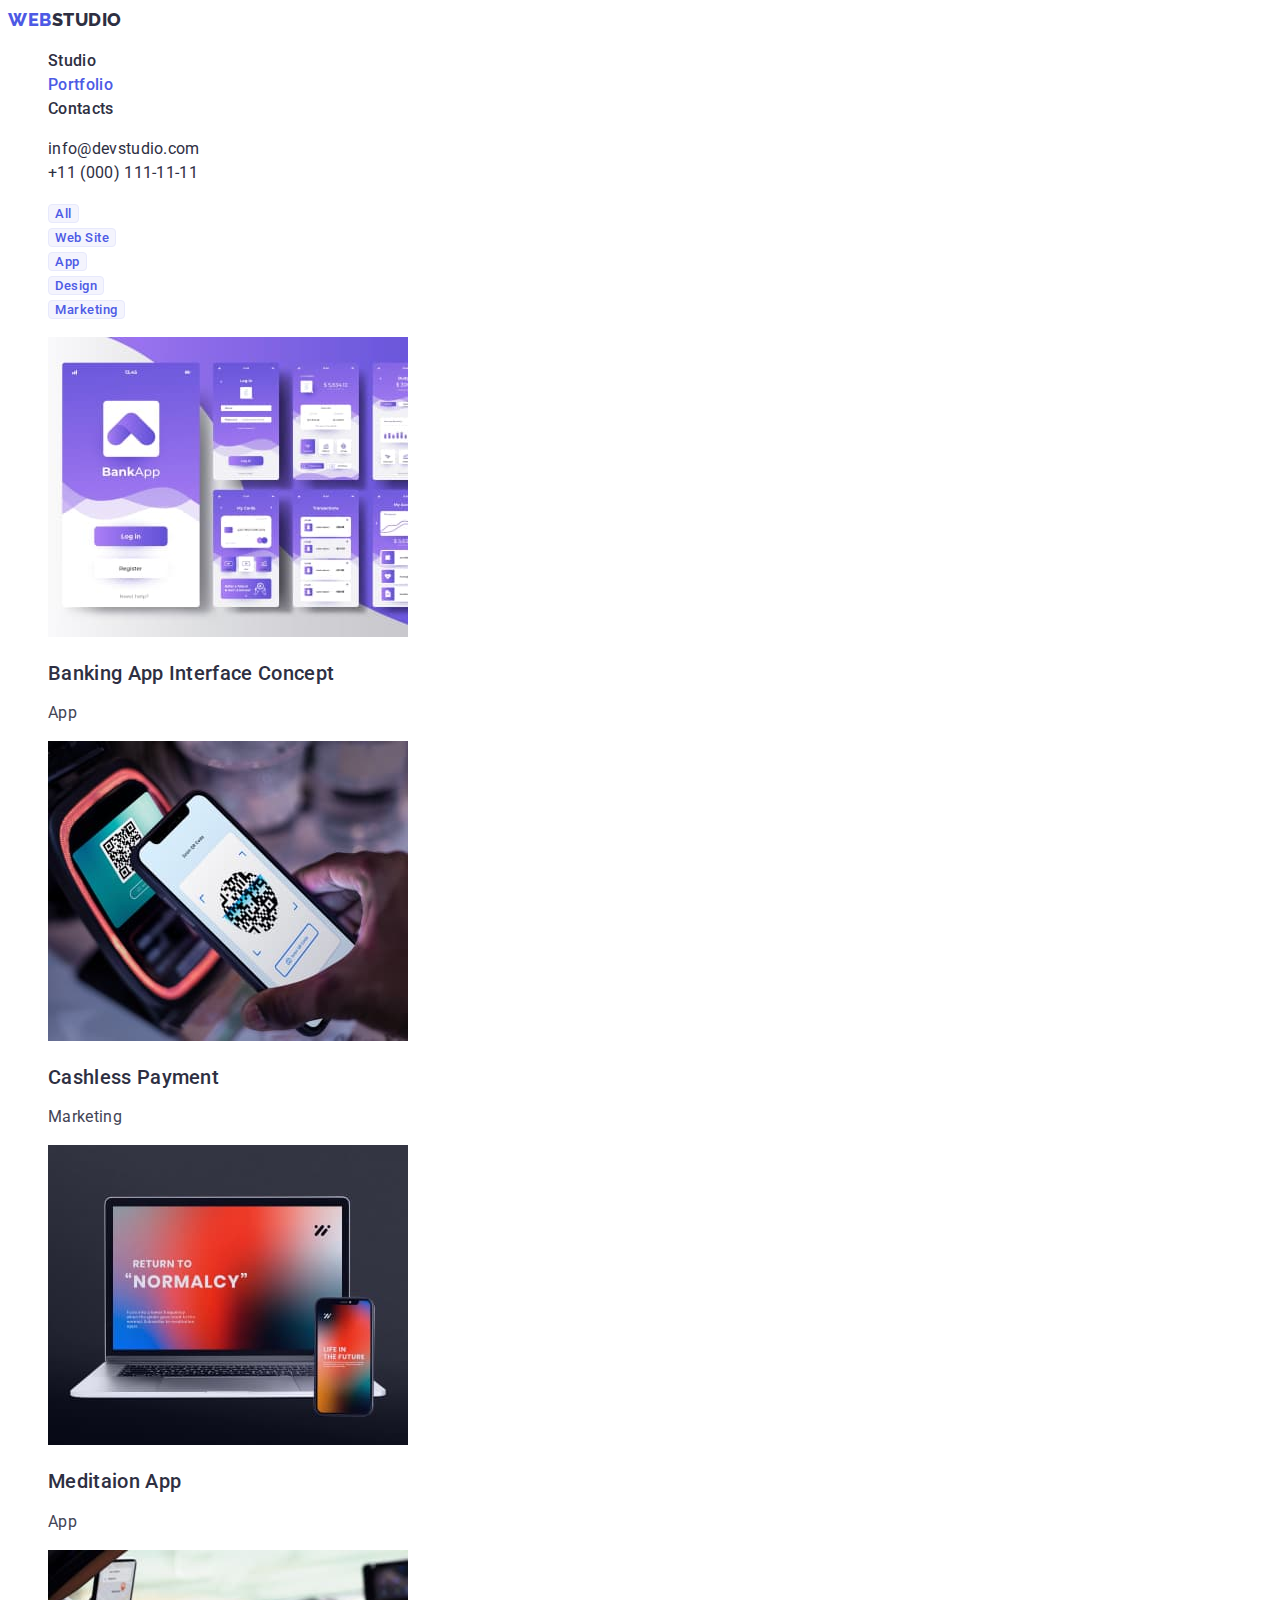
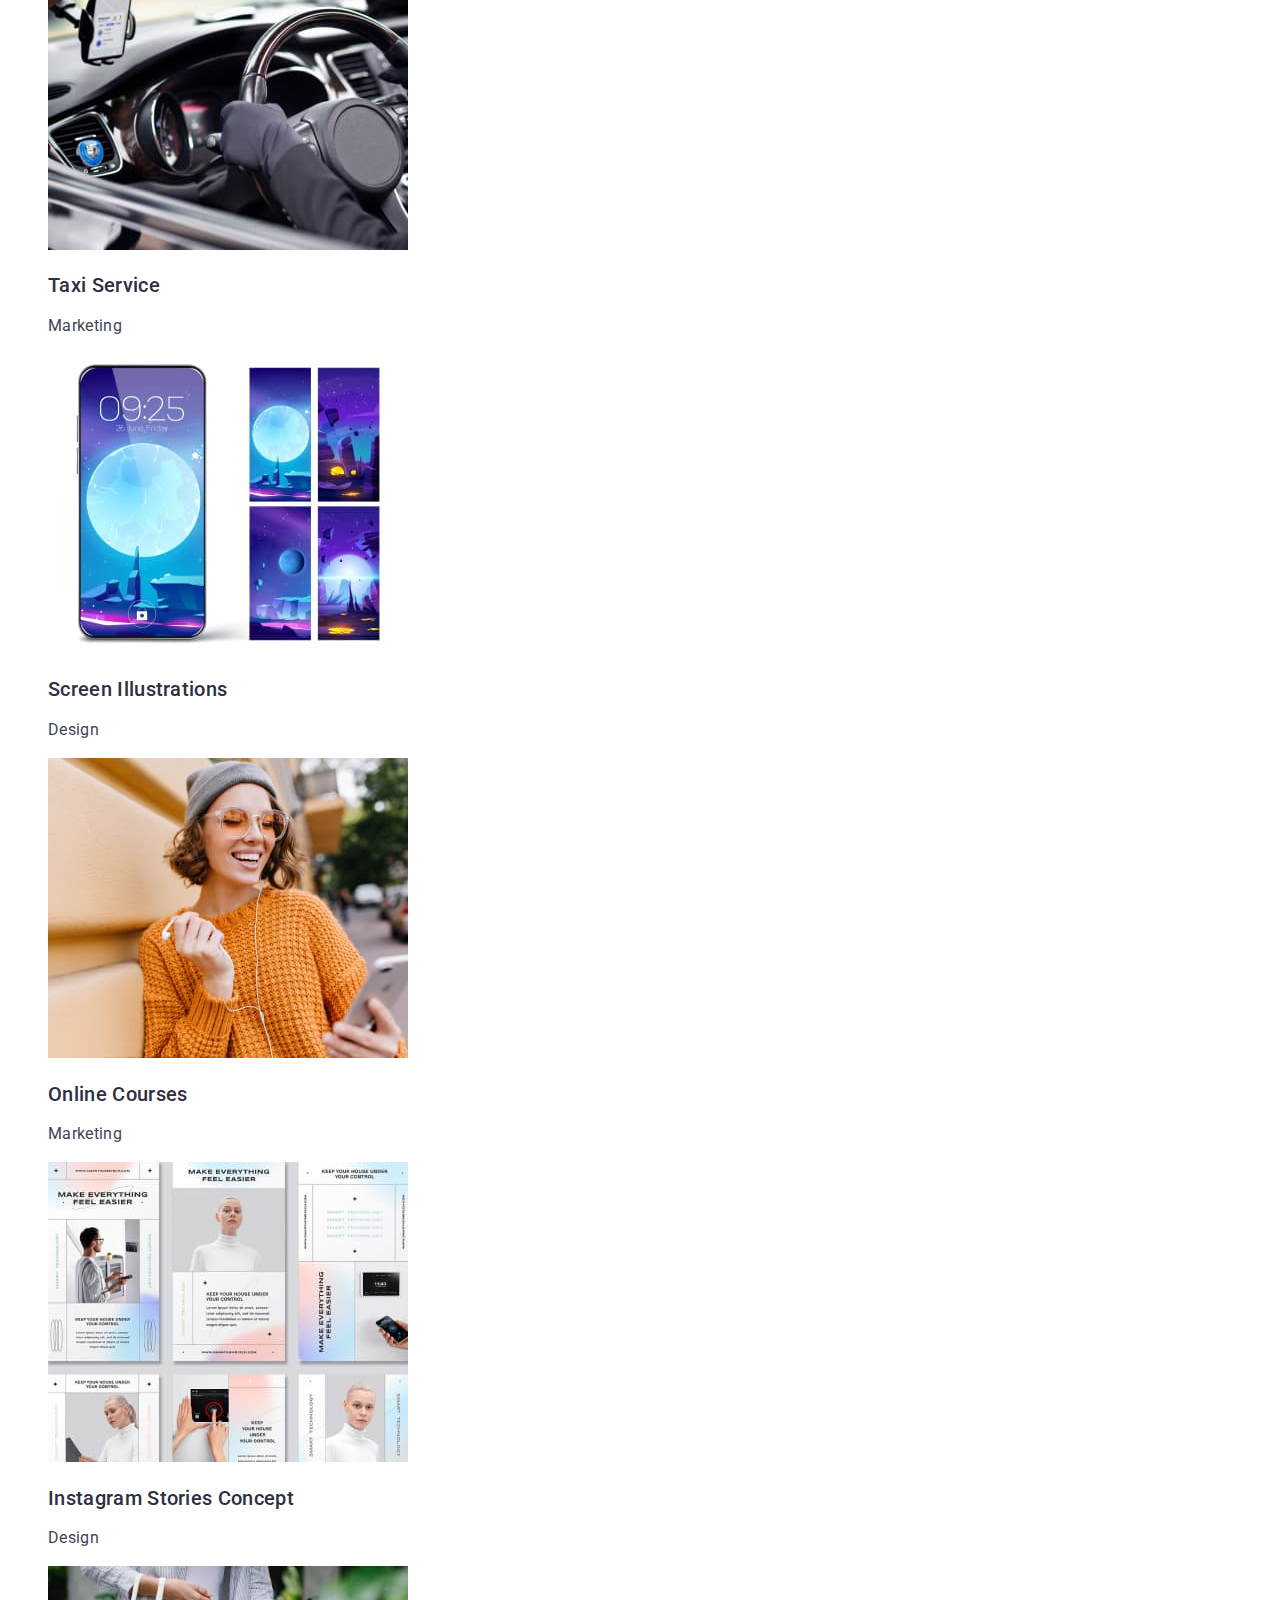
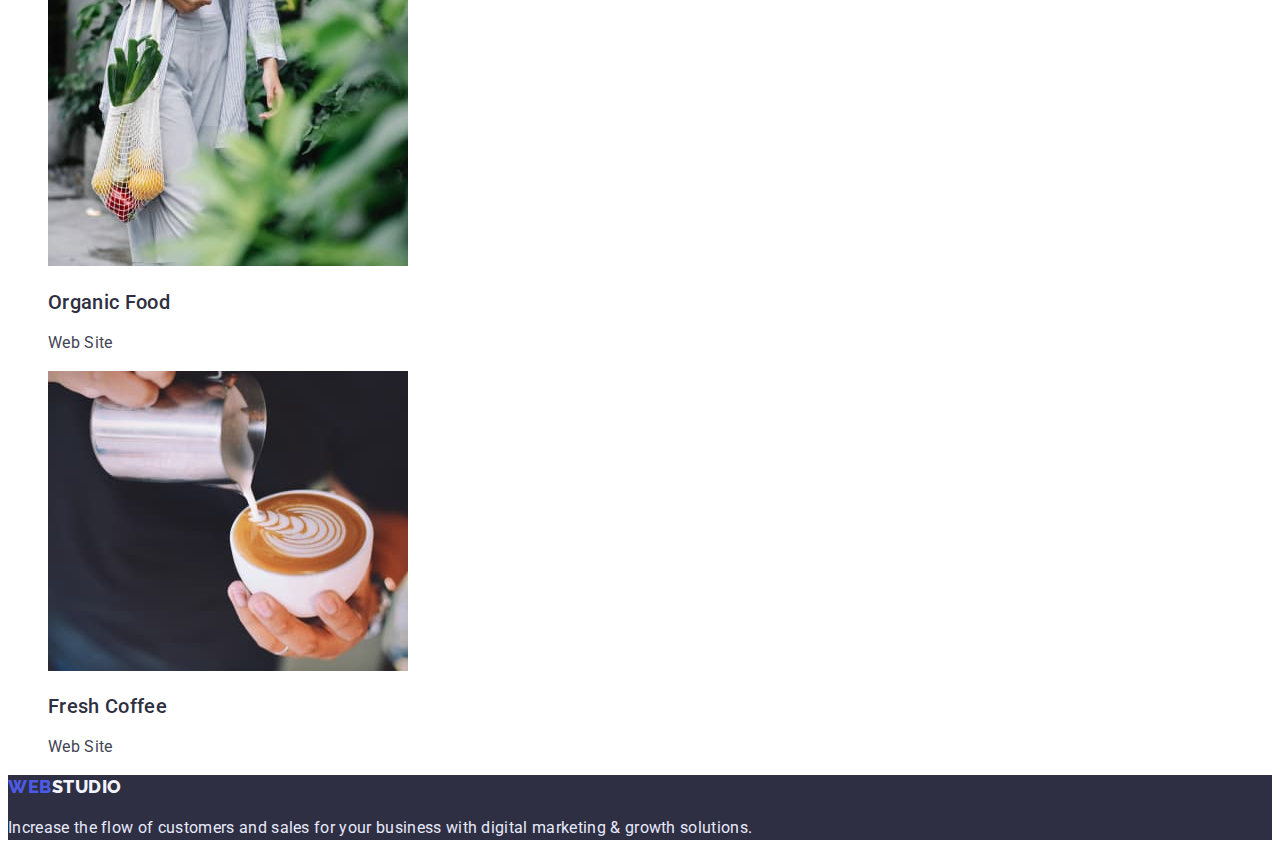
==== portfolio.html @ faf0fa09 "-" ====
<!DOCTYPE html>
<html lang="en">
	<head>
		<meta charset="UTF-8" />
		<meta http-equiv="X-UA-Compatible" content="IE=edge" />
		<meta name="viewport" content="width=device-width, initial-scale=1.0" />
		<link rel="preconnect" href="https://fonts.googleapis.com" />
		<link rel="preconnect" href="https://fonts.gstatic.com" crossorigin />
		<link
			href="https://fonts.googleapis.com/css2?family=Raleway:wght@800&family=Roboto:wght@400;500;700&display=swap"
			rel="stylesheet"
		/>
		<link rel="stylesheet" href="./css/styles.css" />
		<title>Portfolio</title>
	</head>
	<body>
		<!-- head -->
		<header>
			<nav class="page-nav">
				<!-- Logo -->
				<a href="./index.html" class="logo"><span>Web</span>Studio</a>
				<ul class="list">
					<li><a href="./index.html" class="link-nav">Studio</a></li>
					<li><a href="./portfolio.html" class="link-nav current">Portfolio</a></li>
					<li><a href="" class="link-nav">Contacts</a></li>
				</ul>
			</nav>
			<address>
				<ul class="list">
					<li><a href="mailto:info@devstudio.com" class="link-address"> info@devstudio.com</a></li>
					<li><a href="tel:+110001111111" class="link-address">+11 (000) 111-11-11</a></li>
				</ul>
			</address>
		</header>
		<main>
			<section>
				<h1 hidden>filter</h1>
				<!-- filter -->
				<ul class="list">
					<li><button type="button" class="button-filter">All</button></li>
					<li><button type="button" class="button-filter">Web Site</button></li>
					<li><button type="button" class="button-filter">App</button></li>
					<li><button type="button" class="button-filter">Design</button></li>
					<li><button type="button" class="button-filter">Marketing</button></li>
				</ul>
				<!-- sites list -->
				<ul class="list">
					<li
						><a href="">
							<img src="./images/banking.jpg" alt="Banking App Interface Concept" width="360" />
							<h2 class="title-third">Banking App Interface Concept</h2> <p class="sample-type">App</p></a
						>
					</li>
					<li
						><a href="">
							<img src="./images/payment.jpg" alt="Cashless Payment" width="360" />
							<h2 class="title-third">Cashless Payment</h2> <p class="sample-type">Marketing</p></a
						>
					</li>
					<li
						><a href="">
							<img src="./images/medapp.jpg" alt="Meditaion App" width="360" /><h2 class="title-third"
								>Meditaion App</h2
							>
							<p class="sample-type">App</p></a
						>
					</li>
					<li
						><a href="">
							<img src="./images/taxi.jpg" alt="Taxi Service" width="360" /><h2 class="title-third">Taxi Service</h2>
							<p class="sample-type">Marketing</p></a
						>
					</li>
					<li
						><a href="">
							<img src="./images/illustrations.jpg" alt="Screen Illustrations" width="360" /><h2 class="title-third"
								>Screen Illustrations</h2
							>
							<p class="sample-type">Design</p></a
						>
					</li>
					<li
						><a href="">
							<img src="./images/courses.jpg" alt="Online Courses" width="360" /><h2 class="title-third"
								>Online Courses</h2
							>
							<p class="sample-type">Marketing</p></a
						>
					</li>
					<li
						><a href="">
							<img src="./images/stories.jpg" alt="Instagram Stories Concept" width="360" /><h2 class="title-third"
								>Instagram Stories Concept</h2
							>
							<p class="sample-type">Design</p></a
						>
					</li>
					<li
						><a href="">
							<img src="./images/organic.jpg" alt="Organic Food" width="360" /><h2 class="title-third">Organic Food</h2>
							<p class="sample-type">Web Site</p></a
						>
					</li>
					<li
						><a href="">
							<img src="./images/coffee.jpg" alt="Fresh Coffee" width="360" /><h2 class="title-third">Fresh Coffee</h2>
							<p class="sample-type">Web Site</p></a
						>
					</li>
				</ul>
			</section>
		</main>
		<!-- Page footer -->
		<footer class="footer">
			<a href="./index.html" class="logo logo-footer"><span>Web</span>Studio</a>
			<p> Increase the flow of customers and sales for your business with digital marketing & growth solutions. </p>
		</footer>
	</body>
</html>
---- css/styles.css ----
:root {
	--iris-active-focused: #4d5ae5;
	--ocean: #404bbf;
	--navyblue-shadow: #2e2f42;
	--green-success: #31d0aa;
	--body-text: #434455;
	--helper-text: #8e8f99;
	--cornflower-accent: #e7e9fc;
	--cloud-light: #f4f4fd;
	--white: #ffffff;
	--navyblue-modal: rgba(46, 47, 66, 0.4);
	--grey: rgba(46, 47, 66, 0.7);
}
body {
	background-color: var(--white);
	font-family: "Roboto", sans-serif;
	font-weight: 400;
	font-size: 16px;
	line-height: 1.5;
	letter-spacing: 0.02em;
	color: var(--body-text);
}
a {
	text-decoration: none;
}
/* навигация-шапка */
.link-nav {
	font-weight: 500;
	color: var(--navyblue-shadow);
}
.current {
	color: var(--iris-active-focused);
}
.link-nav:hover,
.link-nav:focus {
	color: var(--ocean);
}
.link-nav:active {
	color: var(--iris-active-focused);
}
.link-address {
	color: var(--navyblue-shadow);
	font-style: normal;
}
.link-address:hover,
.link-address:focus {
	color: var(--ocean);
}
.list {
	list-style: none;
}
.logo {
	font-family: "Raleway", sans-serif;
	font-weight: 800;
	font-size: 18px;
	line-height: 1.33;
	letter-spacing: 0.03em;
	text-transform: uppercase;
	color: var(--navyblue-shadow);
}
.logo > span {
	color: var(--iris-active-focused);
}
/* Оформление героя */
.hero {
	background-color: var(--navyblue-shadow);
}
.title-first {
	font-size: 56px;
	line-height: 1.07;
	text-align: center;
	color: var(--white);
}
.button {
	font-family: "Roboto", sans-serif;
	cursor: pointer;
	background: var(--iris-active-focused);
	font-weight: 500;
	letter-spacing: 0.04em;
	text-align: center;
	border: 1px solid var(--iris-active-focused);
	border-radius: 4px;
	color: var(--white);
}
.button:hover,
.button:focus {
	background-color: var(--ocean);
}
.title-second {
	font-size: 36px;
	line-height: 1.11;
	text-align: center;
	text-transform: capitalize;
	color: var(--navyblue-shadow);
}
.title-third {
	font-weight: 500;
	font-size: 20px;
	line-height: 1.2;
	color: var(--navyblue-shadow);
}
.team {
	background-color: var(--cloud-light);
}
.footer {
	background-color: var(--navyblue-shadow);
	color: var(--cornflower-accent);
}
.logo-footer {
	color: var(--cloud-light);
}
.button-filter {
	font-family: "Roboto", sans-serif;
	cursor: pointer;
	font-weight: 500;
	letter-spacing: 0.04em;
	background-color: var(--cloud-light);
	color: var(--iris-active-focused);
	border: 1px solid #e7e9fc;
	border-radius: 4px;
}
.button-filter:hover,
.button-filter:focus {
	background-color: var(--iris-active-focused);
	color: var(--white);
}
.sample-type {
	color: var(--body-text);
}
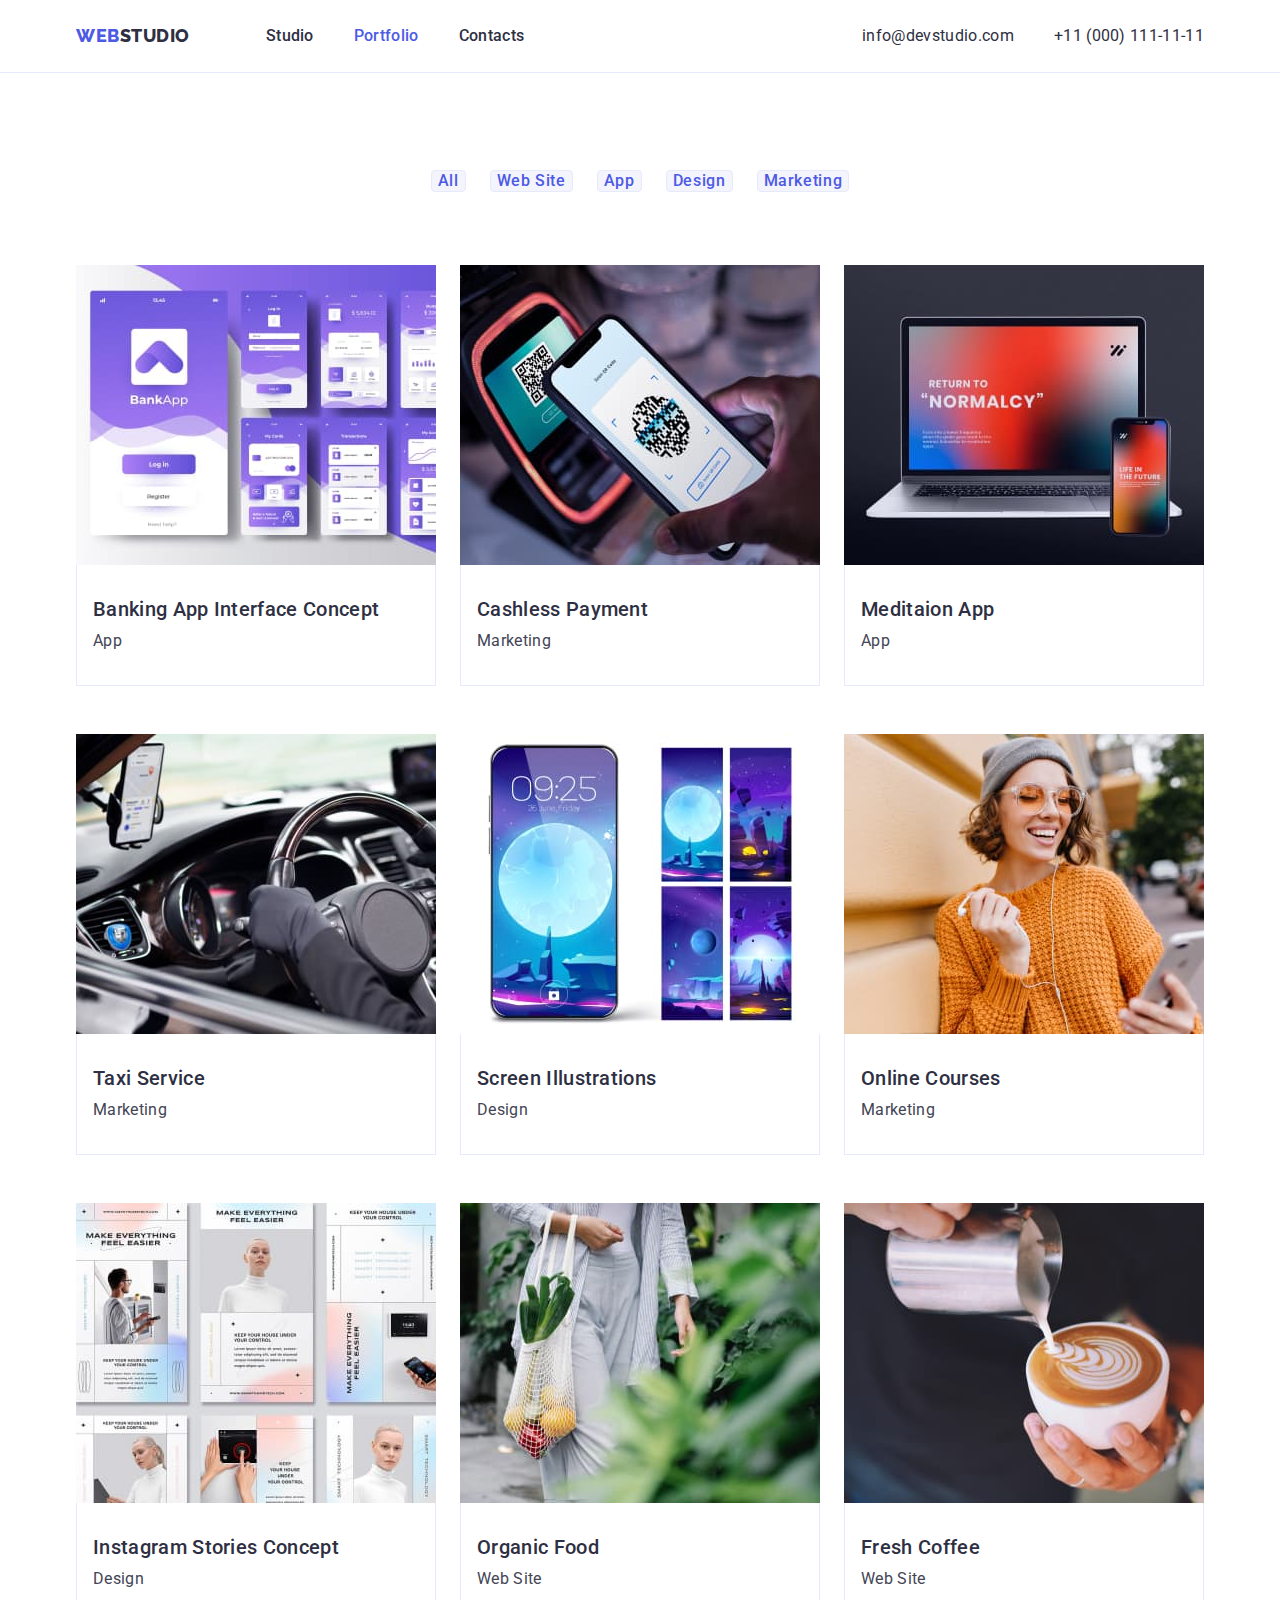
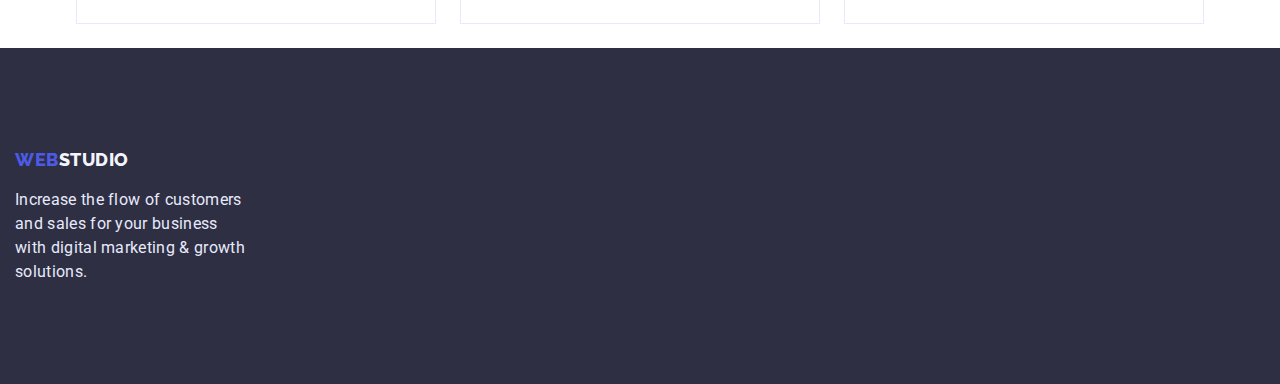
==== commit 3512b3f4: "finaly" ====
--- a/portfolio.html
+++ b/portfolio.html
@@ -10,110 +10,138 @@
 			href="https://fonts.googleapis.com/css2?family=Raleway:wght@800&family=Roboto:wght@400;500;700&display=swap"
 			rel="stylesheet"
 		/>
+		<link href="https://cdn.jsdelivr.net/npm/modern-normalize@1.1.0/modern-normalize.min.css" rel="stylesheet" />
 		<link rel="stylesheet" href="./css/styles.css" />
 		<title>Portfolio</title>
 	</head>
 	<body>
 		<!-- head -->
 		<header>
-			<nav class="page-nav">
-				<!-- Logo -->
-				<a href="./index.html" class="logo"><span>Web</span>Studio</a>
-				<ul class="list">
-					<li><a href="./index.html" class="link-nav">Studio</a></li>
-					<li><a href="./portfolio.html" class="link-nav current">Portfolio</a></li>
-					<li><a href="" class="link-nav">Contacts</a></li>
-				</ul>
-			</nav>
-			<address>
-				<ul class="list">
-					<li><a href="mailto:info@devstudio.com" class="link-address"> info@devstudio.com</a></li>
-					<li><a href="tel:+110001111111" class="link-address">+11 (000) 111-11-11</a></li>
-				</ul>
-			</address>
+			<div class="container header-list">
+				<nav class="page-nav">
+					<!-- Logo -->
+					<a href="./index.html" class="logo"><span>Web</span>Studio</a>
+					<ul class="list list-nav">
+						<li><a href="./index.html" class="link-nav">Studio</a></li>
+						<li><a href="./portfolio.html" class="link-nav current">Portfolio</a></li>
+						<li><a href="" class="link-nav">Contacts</a></li>
+					</ul>
+				</nav>
+				<address>
+					<ul class="list address-nav">
+						<li><a href="mailto:info@devstudio.com" class="link-address"> info@devstudio.com</a></li>
+						<li><a href="tel:+110001111111" class="link-address">+11 (000) 111-11-11</a></li>
+					</ul>
+				</address>
+			</div>
 		</header>
 		<main>
 			<section>
-				<h1 hidden>filter</h1>
-				<!-- filter -->
-				<ul class="list">
-					<li><button type="button" class="button-filter">All</button></li>
-					<li><button type="button" class="button-filter">Web Site</button></li>
-					<li><button type="button" class="button-filter">App</button></li>
-					<li><button type="button" class="button-filter">Design</button></li>
-					<li><button type="button" class="button-filter">Marketing</button></li>
-				</ul>
-				<!-- sites list -->
-				<ul class="list">
-					<li
-						><a href="">
-							<img src="./images/banking.jpg" alt="Banking App Interface Concept" width="360" />
-							<h2 class="title-third">Banking App Interface Concept</h2> <p class="sample-type">App</p></a
-						>
-					</li>
-					<li
-						><a href="">
-							<img src="./images/payment.jpg" alt="Cashless Payment" width="360" />
-							<h2 class="title-third">Cashless Payment</h2> <p class="sample-type">Marketing</p></a
-						>
-					</li>
-					<li
-						><a href="">
-							<img src="./images/medapp.jpg" alt="Meditaion App" width="360" /><h2 class="title-third"
-								>Meditaion App</h2
-							>
-							<p class="sample-type">App</p></a
-						>
-					</li>
-					<li
-						><a href="">
-							<img src="./images/taxi.jpg" alt="Taxi Service" width="360" /><h2 class="title-third">Taxi Service</h2>
-							<p class="sample-type">Marketing</p></a
-						>
-					</li>
-					<li
-						><a href="">
-							<img src="./images/illustrations.jpg" alt="Screen Illustrations" width="360" /><h2 class="title-third"
-								>Screen Illustrations</h2
-							>
-							<p class="sample-type">Design</p></a
-						>
-					</li>
-					<li
-						><a href="">
-							<img src="./images/courses.jpg" alt="Online Courses" width="360" /><h2 class="title-third"
-								>Online Courses</h2
-							>
-							<p class="sample-type">Marketing</p></a
-						>
-					</li>
-					<li
-						><a href="">
-							<img src="./images/stories.jpg" alt="Instagram Stories Concept" width="360" /><h2 class="title-third"
-								>Instagram Stories Concept</h2
-							>
-							<p class="sample-type">Design</p></a
-						>
-					</li>
-					<li
-						><a href="">
-							<img src="./images/organic.jpg" alt="Organic Food" width="360" /><h2 class="title-third">Organic Food</h2>
-							<p class="sample-type">Web Site</p></a
-						>
-					</li>
-					<li
-						><a href="">
-							<img src="./images/coffee.jpg" alt="Fresh Coffee" width="360" /><h2 class="title-third">Fresh Coffee</h2>
-							<p class="sample-type">Web Site</p></a
-						>
-					</li>
-				</ul>
+				<div class="container">
+					<h1 hidden>filter</h1>
+					<!-- filter -->
+					<ul class="list btns-filter">
+						<li><button type="button" class="button-filter">All</button></li>
+						<li><button type="button" class="button-filter">Web Site</button></li>
+						<li><button type="button" class="button-filter">App</button></li>
+						<li><button type="button" class="button-filter">Design</button></li>
+						<li><button type="button" class="button-filter">Marketing</button></li>
+					</ul>
+					<!-- sites list -->
+					<ul class="list img-works">
+						<li>
+							<a href="">
+								<img src="./images/banking.jpg" alt="Banking App Interface Concept" width="360" />
+								<div class="img-title">
+									<h2 class="title-third">Banking App Interface Concept</h2>
+									<p class="sample-type">App</p>
+								</div>
+							</a>
+						</li>
+						<li>
+							<a href="">
+								<img src="./images/payment.jpg" alt="Cashless Payment" width="360" />
+								<div class="img-title">
+									<h2 class="title-third">Cashless Payment</h2>
+									<p class="sample-type">Marketing</p>
+								</div>
+							</a>
+						</li>
+						<li>
+							<a href="">
+								<img src="./images/medapp.jpg" alt="Meditaion App" width="360" />
+								<div class="img-title">
+									<h2 class="title-third">Meditaion App</h2>
+									<p class="sample-type">App</p>
+								</div>
+							</a>
+						</li>
+						<li>
+							<a href="">
+								<img src="./images/taxi.jpg" alt="Taxi Service" width="360" />
+								<div class="img-title">
+									<h2 class="title-third">Taxi Service</h2>
+									<p class="sample-type">Marketing</p>
+								</div>
+							</a>
+						</li>
+						<li>
+							<a href="">
+								<img src="./images/illustrations.jpg" alt="Screen Illustrations" width="360" />
+								<div class="img-title">
+									<h2 class="title-third">Screen Illustrations</h2>
+									<p class="sample-type">Design</p>
+								</div>
+							</a>
+						</li>
+						<li>
+							<a href="">
+								<img src="./images/courses.jpg" alt="Online Courses" width="360" />
+								<div class="img-title">
+									<h2 class="title-third">Online Courses</h2>
+									<p class="sample-type">Marketing</p>
+								</div>
+							</a>
+						</li>
+						<li>
+							<a href="">
+								<img src="./images/stories.jpg" alt="Instagram Stories Concept" width="360" />
+								<div class="img-title">
+									<h2 class="title-third">Instagram Stories Concept</h2>
+									<p class="sample-type">Design</p>
+								</div>
+							</a>
+						</li>
+						<li>
+							<a href="" class="item">
+								<img src="./images/organic.jpg" alt="Organic Food" width="360" />
+								<div class="img-title">
+									<h2 class="title-third">Organic Food</h2>
+									<p class="sample-type">Web Site</p>
+								</div>
+							</a>
+						</li>
+						<li>
+							<a href="" class="item">
+								<img src="./images/coffee.jpg" alt="Fresh Coffee" width="360" />
+								<div class="img-title">
+									<h2 class="title-third">Fresh Coffee</h2>
+									<p class="sample-type">Web Site</p>
+								</div>
+							</a>
+						</li>
+					</ul>
+				</div>
 			</section>
 		</main>
 		<!-- Page footer -->
 		<footer class="footer">
-			<a href="./index.html" class="logo logo-footer"><span>Web</span>Studio</a>
-			<p> Increase the flow of customers and sales for your business with digital marketing & growth solutions. </p>
+			<div class="container footer-items"
+				><a href="./index.html" class="logo logo-footer"><span>Web</span>Studio</a>
+				<p>
+					Increase the flow of customers and sales for your business with digital marketing & growth solutions.
+				</p></div
+			>
 		</footer>
 	</body>
 </html>
--- a/css/styles.css
+++ b/css/styles.css
@@ -23,8 +23,65 @@
 a {
 	text-decoration: none;
 }
-/* навигация-шапка */
+h1,
+h2,
+h3,
+h4,
+h5,
+h6,
+p {
+	margin-top: 0;
+	margin-bottom: 0;
+	padding-left: 0;
+}
+img {
+	display: block;
+	max-width: 100%;
+	height: auto;
+}
+.list {
+	list-style: none;
+	margin: 0;
+	padding: 0;
+}
+.container {
+	width: 1158px;
+	margin-left: auto;
+	margin-right: auto;
+	padding-left: 15px;
+	padding-right: 15px;
+}
+
+/* ========навигация-шапка========= */
+address {
+	margin-left: auto;
+}
+.address-nav {
+	display: flex;
+}
+.address-nav li + li {
+	margin-left: 40px;
+}
+.list-nav {
+	display: flex;
+	flex-direction: row;
+}
+.list-nav li + li {
+	margin-left: 40px;
+}
+.header-list {
+	display: flex;
+	align-items: center;
+}
+.page-nav {
+	display: flex;
+	align-items: center;
+}
 .link-nav {
+	display: block;
+	padding-top: 24px;
+	padding-bottom: 24px;
+
 	font-weight: 500;
 	color: var(--navyblue-shadow);
 }
@@ -46,10 +103,8 @@
 .link-address:focus {
 	color: var(--ocean);
 }
-.list {
-	list-style: none;
-}
 .logo {
+	margin-right: 76px;
 	font-family: "Raleway", sans-serif;
 	font-weight: 800;
 	font-size: 18px;
@@ -61,31 +116,42 @@
 .logo > span {
 	color: var(--iris-active-focused);
 }
-/* Оформление героя */
+header {
+	border-bottom: 1px solid var(--cornflower-accent);
+}
+/* =========Оформление героя================== */
 .hero {
 	background-color: var(--navyblue-shadow);
-}
+	text-align: center;
+}
+.button {
+	margin-top: 48px;
+	margin-right: auto;
+	margin-left: auto;
+	padding: 16px 32px;
+
+	font-family: "Roboto", sans-serif;
+	cursor: pointer;
+	background: var(--iris-active-focused);
+	font-weight: 500;
+	letter-spacing: 0.04em;
+	text-align: center;
+	min-width: 169px;
+	border: 1px solid transparent;
+	border-radius: 4px;
+	color: var(--white);
+}
+.button:hover,
+.button:focus {
+	background-color: var(--ocean);
+}
+/* Заголовки */
 .title-first {
 	font-size: 56px;
 	line-height: 1.07;
 	text-align: center;
 	color: var(--white);
 }
-.button {
-	font-family: "Roboto", sans-serif;
-	cursor: pointer;
-	background: var(--iris-active-focused);
-	font-weight: 500;
-	letter-spacing: 0.04em;
-	text-align: center;
-	border: 1px solid var(--iris-active-focused);
-	border-radius: 4px;
-	color: var(--white);
-}
-.button:hover,
-.button:focus {
-	background-color: var(--ocean);
-}
 .title-second {
 	font-size: 36px;
 	line-height: 1.11;
@@ -99,16 +165,69 @@
 	line-height: 1.2;
 	color: var(--navyblue-shadow);
 }
+/* ==============Преимущества============= */
+.section {
+	padding-top: 120px;
+	padding-bottom: 120px;
+}
+.advantages .item {
+	width: calc((100%-72px) / 4);
+	margin-right: 24px;
+}
+.advantages .item:last-child {
+	margin-right: 0;
+}
+.advantages .list {
+	display: flex;
+}
+/* =====Что мы делаем============= */
+.list-areas {
+	display: flex;
+	justify-content: space-between;
+}
+.areas {
+	padding-top: 0;
+}
+/* =================Команда=============== */
 .team {
 	background-color: var(--cloud-light);
 }
+.team .title-second,
+.areas .title-second {
+	padding-bottom: 72px;
+}
+.list-empl {
+	display: flex;
+	justify-content: space-between;
+}
+
+.empl-name {
+	text-align: center;
+	padding-bottom: 32px;
+	padding-top: 32px;
+}
+.list-empl .title-third {
+	padding-bottom: 8px;
+}
+/* =========Footer======== */
 .footer {
 	background-color: var(--navyblue-shadow);
 	color: var(--cornflower-accent);
 }
 .logo-footer {
+	display: flex;
 	color: var(--cloud-light);
 }
+.footer-items {
+	margin-left: 0;
+	padding-top: 100px;
+	padding-bottom: 100px;
+	width: 264px;
+}
+.footer-items p {
+	padding-top: 16px;
+}
+/* Кнопки фильтра портфолио */
 .button-filter {
 	font-family: "Roboto", sans-serif;
 	cursor: pointer;
@@ -127,3 +246,40 @@
 .sample-type {
 	color: var(--body-text);
 }
+.btns-filter {
+	display: flex;
+	margin-top: 96px;
+	margin-bottom: 72px;
+	justify-content: center;
+}
+.btns-filter li + li {
+	margin-left: 24px;
+}
+.img-works {
+	display: flex;
+	flex-wrap: wrap;
+	flex-basis: calc((100%-48) / 3);
+	margin-left: -24px;
+	margin-bottom: -24px;
+}
+.img-works .title-third {
+	padding-left: 16px;
+	padding-top: 32px;
+}
+.img-works p {
+	margin-top: 8px;
+	padding-bottom: 32px;
+	padding-left: 16px;
+}
+.img-works li {
+	margin-left: 24px;
+	margin-bottom: 48px;
+}
+.img-works li:nth-child(3n) {
+	margin-right: 0;
+}
+.img-title {
+	border-bottom: 1px solid var(--cornflower-accent);
+	border-right: 1px solid var(--cornflower-accent);
+	border-left: 1px solid var(--cornflower-accent);
+}
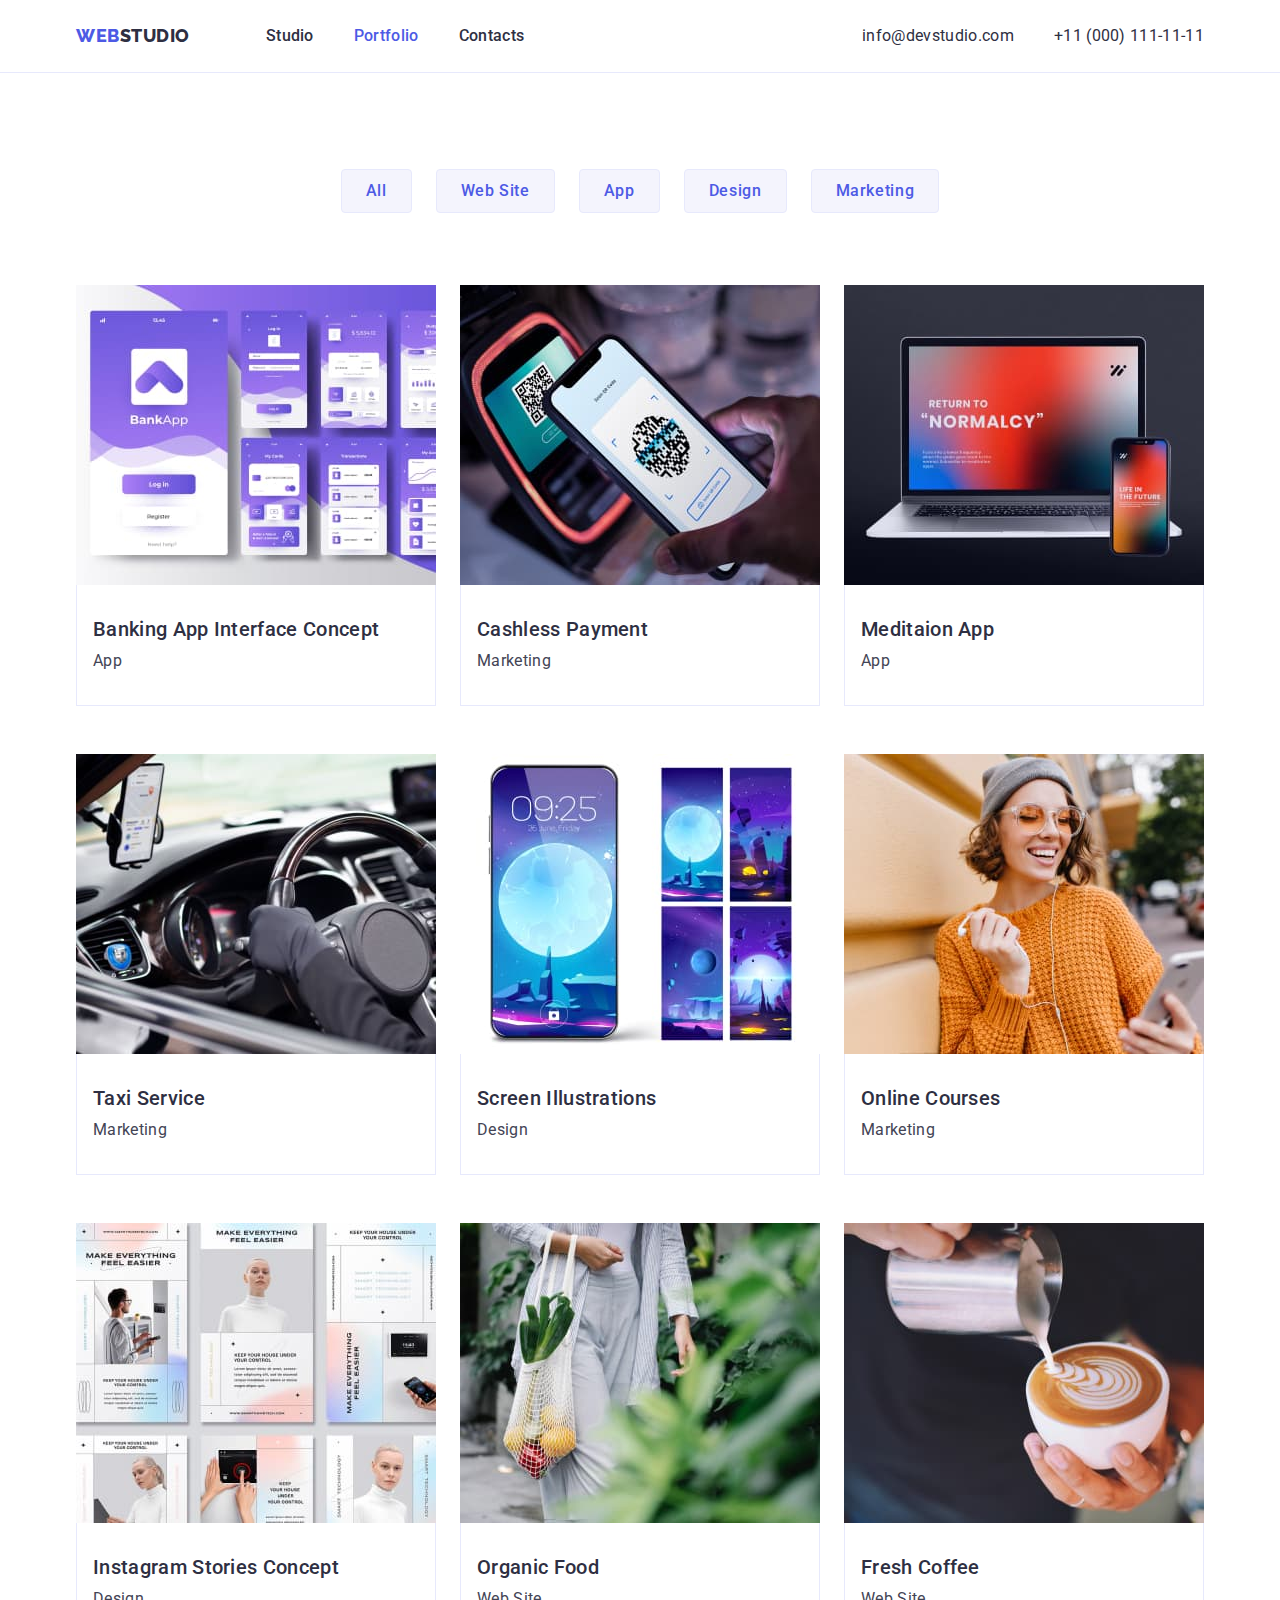
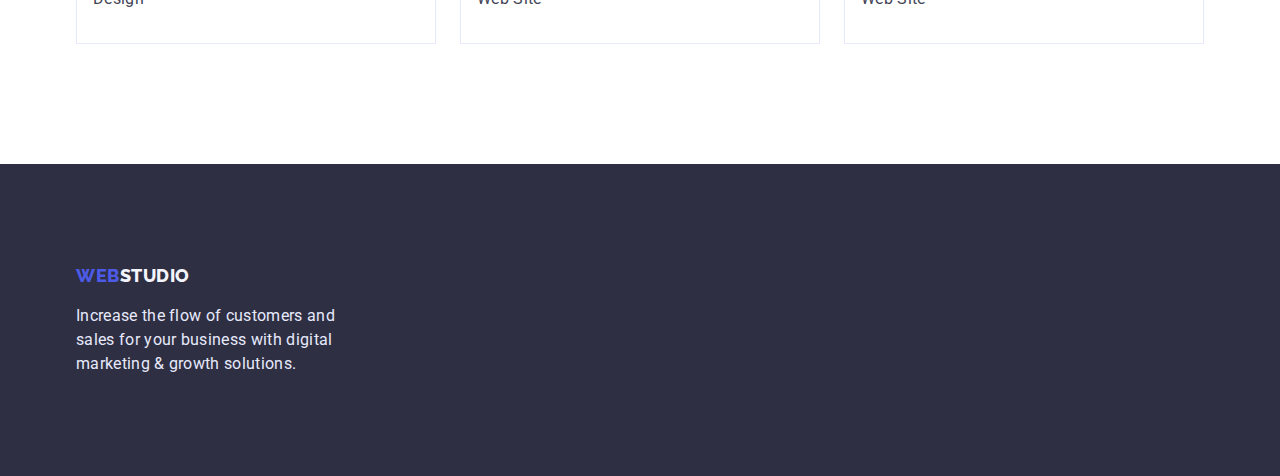
==== commit 504e9402: "correct" ====
--- a/portfolio.html
+++ b/portfolio.html
@@ -36,7 +36,7 @@
 			</div>
 		</header>
 		<main>
-			<section>
+			<section class="prtf-section">
 				<div class="container">
 					<h1 hidden>filter</h1>
 					<!-- filter -->
@@ -49,7 +49,7 @@
 					</ul>
 					<!-- sites list -->
 					<ul class="list img-works">
-						<li>
+						<li class="img-item">
 							<a href="">
 								<img src="./images/banking.jpg" alt="Banking App Interface Concept" width="360" />
 								<div class="img-title">
@@ -58,7 +58,7 @@
 								</div>
 							</a>
 						</li>
-						<li>
+						<li class="img-item">
 							<a href="">
 								<img src="./images/payment.jpg" alt="Cashless Payment" width="360" />
 								<div class="img-title">
@@ -67,7 +67,7 @@
 								</div>
 							</a>
 						</li>
-						<li>
+						<li class="img-item">
 							<a href="">
 								<img src="./images/medapp.jpg" alt="Meditaion App" width="360" />
 								<div class="img-title">
@@ -76,7 +76,7 @@
 								</div>
 							</a>
 						</li>
-						<li>
+						<li class="img-item">
 							<a href="">
 								<img src="./images/taxi.jpg" alt="Taxi Service" width="360" />
 								<div class="img-title">
@@ -85,7 +85,7 @@
 								</div>
 							</a>
 						</li>
-						<li>
+						<li class="img-item">
 							<a href="">
 								<img src="./images/illustrations.jpg" alt="Screen Illustrations" width="360" />
 								<div class="img-title">
@@ -94,7 +94,7 @@
 								</div>
 							</a>
 						</li>
-						<li>
+						<li class="img-item">
 							<a href="">
 								<img src="./images/courses.jpg" alt="Online Courses" width="360" />
 								<div class="img-title">
@@ -103,7 +103,7 @@
 								</div>
 							</a>
 						</li>
-						<li>
+						<li class="img-item">
 							<a href="">
 								<img src="./images/stories.jpg" alt="Instagram Stories Concept" width="360" />
 								<div class="img-title">
@@ -112,7 +112,7 @@
 								</div>
 							</a>
 						</li>
-						<li>
+						<li class="img-item">
 							<a href="" class="item">
 								<img src="./images/organic.jpg" alt="Organic Food" width="360" />
 								<div class="img-title">
@@ -121,7 +121,7 @@
 								</div>
 							</a>
 						</li>
-						<li>
+						<li class="img-item">
 							<a href="" class="item">
 								<img src="./images/coffee.jpg" alt="Fresh Coffee" width="360" />
 								<div class="img-title">
--- a/css/styles.css
+++ b/css/styles.css
@@ -121,6 +121,8 @@
 }
 /* =========Оформление героя================== */
 .hero {
+	padding-top: 188px;
+	padding-bottom: 188px;
 	background-color: var(--navyblue-shadow);
 	text-align: center;
 }
@@ -170,6 +172,9 @@
 	padding-top: 120px;
 	padding-bottom: 120px;
 }
+.advantages .title-third {
+	margin-bottom: 8px;
+}
 .advantages .item {
 	width: calc((100%-72px) / 4);
 	margin-right: 24px;
@@ -194,7 +199,7 @@
 }
 .team .title-second,
 .areas .title-second {
-	padding-bottom: 72px;
+	margin-bottom: 72px;
 }
 .list-empl {
 	display: flex;
@@ -202,15 +207,19 @@
 }
 
 .empl-name {
+	background-color: var(--white);
 	text-align: center;
 	padding-bottom: 32px;
 	padding-top: 32px;
 }
 .list-empl .title-third {
-	padding-bottom: 8px;
+	margin-bottom: 8px;
 }
 /* =========Footer======== */
 .footer {
+	padding-top: 100px;
+	padding-bottom: 100px;
+
 	background-color: var(--navyblue-shadow);
 	color: var(--cornflower-accent);
 }
@@ -219,16 +228,20 @@
 	color: var(--cloud-light);
 }
 .footer-items {
-	margin-left: 0;
-	padding-top: 100px;
-	padding-bottom: 100px;
+	/* margin-left: 0; */
+}
+.footer-items p {
+	margin-top: 16px;
 	width: 264px;
 }
-.footer-items p {
-	padding-top: 16px;
-}
 /* Кнопки фильтра портфолио */
+.prtf-section {
+	padding-top: 96px;
+	padding-bottom: 120px;
+}
 .button-filter {
+	padding: 12px 24px;
+
 	font-family: "Roboto", sans-serif;
 	cursor: pointer;
 	font-weight: 500;
@@ -248,37 +261,27 @@
 }
 .btns-filter {
 	display: flex;
-	margin-top: 96px;
 	margin-bottom: 72px;
 	justify-content: center;
 }
 .btns-filter li + li {
 	margin-left: 24px;
 }
+/* =============Разметка картинок работ===== */
+.img-item {
+	flex-basis: calc((100% - 48px) / 3);
+}
 .img-works {
 	display: flex;
 	flex-wrap: wrap;
-	flex-basis: calc((100%-48) / 3);
-	margin-left: -24px;
-	margin-bottom: -24px;
-}
-.img-works .title-third {
-	padding-left: 16px;
-	padding-top: 32px;
+	gap: 48px 24px;
 }
 .img-works p {
 	margin-top: 8px;
-	padding-bottom: 32px;
-	padding-left: 16px;
-}
-.img-works li {
-	margin-left: 24px;
-	margin-bottom: 48px;
-}
-.img-works li:nth-child(3n) {
-	margin-right: 0;
-}
+}
+
 .img-title {
+	padding: 32px 0 32px 16px;
 	border-bottom: 1px solid var(--cornflower-accent);
 	border-right: 1px solid var(--cornflower-accent);
 	border-left: 1px solid var(--cornflower-accent);
